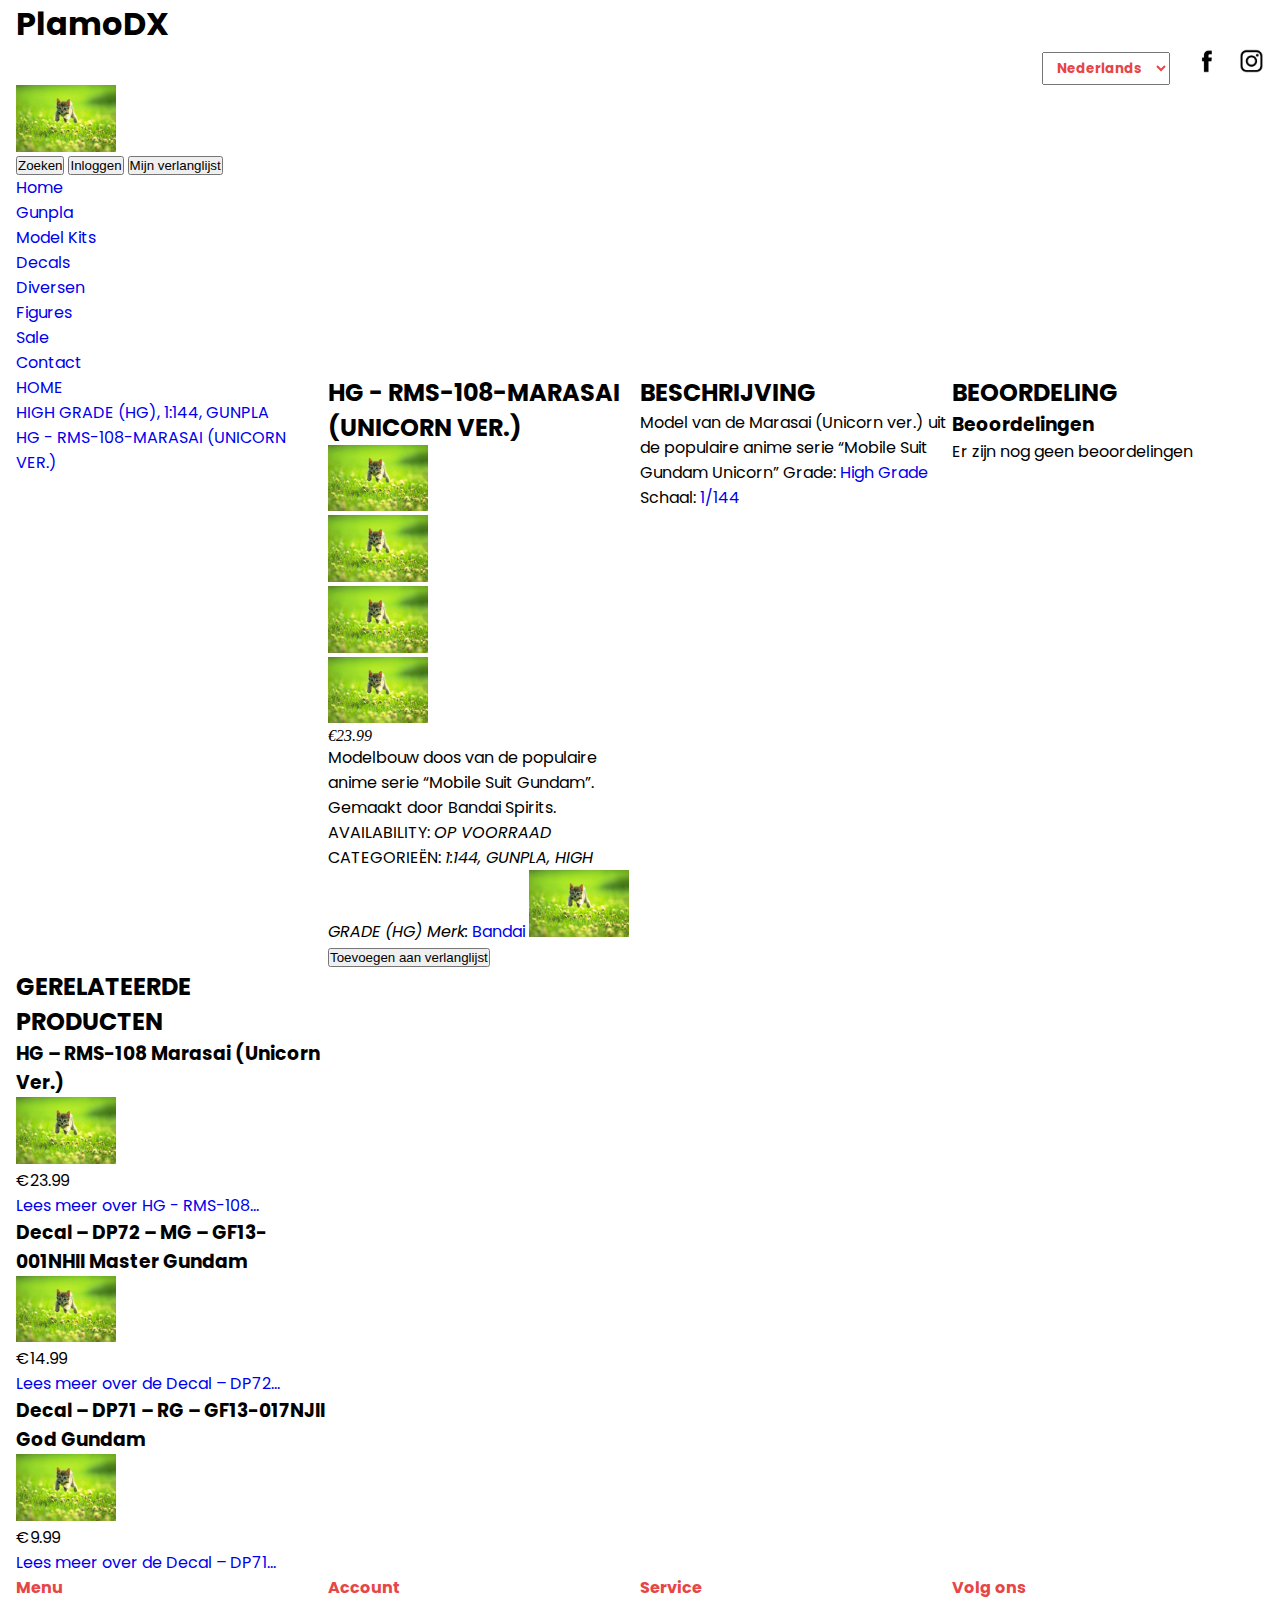
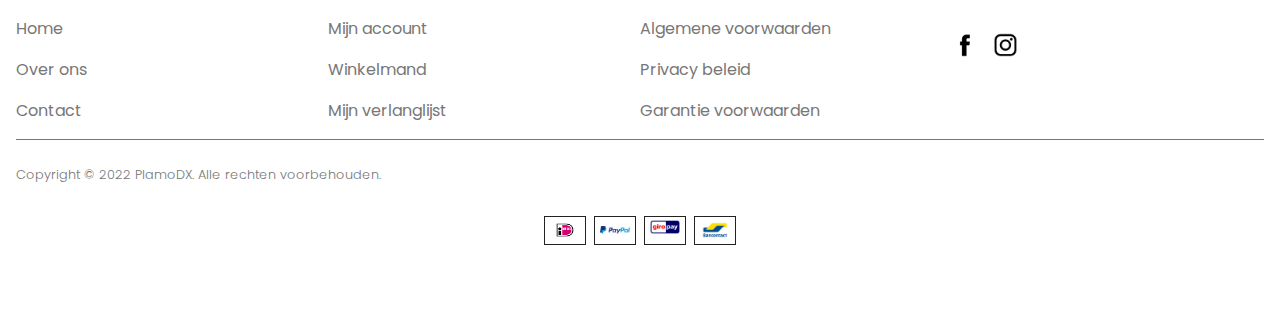
==== hgmarasai.html @ 182511d9 "Add files via upload" ====
<!doctype html>
<html lang="nl">
	
<head>
	<meta charset="UTF-8">
	<meta name="author" content="jouw naam">
	<meta name="viewport" content="width=device-width, initial-scale=1">
	
	<title>Fed Marc Bakker HG Marasai productpagina</title>
	
	<link href="styles/style.css" rel="stylesheet">
	<link rel="icon" type="image/svg+xml" href="images/favicon.svg">
</head>

<body>
	<header>
		<h1>PlamoDX</h1>
		<article>
			<section>
				<label for="select"></label>

				<select name="Talen selectie" id="Talen-selectie">
					<option value="Nederlands">Nederlands</option>
					<option value="English (UK)">English (UK)</option>
					<option value="Deutsch">Deutsch</option>
					<option value="日本語">日本語</option>
				</select>

				<img src="./images/fb.png" alt="Klik icoon voor ons Facebook account">
				<img src="./images/ig.png" alt="Klik icoon voor ons Instagram account">
			</section>
		</article>
		<article>
			<section>
				<img src="./readme-images/dummy-plaatje.jpg" alt="GIF van het PlamoDX logo">
			</section>
			<section>
				<button type="submit">Zoeken</button>
				<button>Inloggen</button>
				<button>Mijn verlanglijst</button>
			</section>
		</article>
		<article>
			<section>
				<nav>
					<ul>
						<li><a href="./index.html">Home</a></li>
						<li><a href="./index.html">Gunpla</a></li>
						<li><a href="./index.html">Model Kits</a></li>
						<li><a href="./index.html">Decals</a></li>
						<li><a href="./index.html">Diversen</a></li>
						<li><a href="./index.html">Figures</a></li>
						<li><a href="./index.html">Sale</a></li>
						<li><a href="./index.html">Contact</a></li>
					</ul>
				</nav>
			</section>
		</article>
	</header>

    <main>
        <article>
            <section>
                <nav>
                    <ul>
                        <li><a href="./index.html">HOME</a></li>
                        <li><a href="./index.html">HIGH GRADE (HG), 1:144, GUNPLA</a></li>
                        <li><a href="./index.html">HG - RMS-108-MARASAI (UNICORN VER.)</a></li>
                    </ul>
                </nav>
            </section>
            <section>
                <h2>HG - RMS-108-MARASAI (UNICORN VER.)</h2>
                <ul>
					<li><img src="./readme-images/dummy-plaatje.jpg" alt="HG Marasai verpakkingsfoto"></li>
					<li><img src="./readme-images/dummy-plaatje.jpg" alt="HG Marasai standaard pose"></li>
					<li><img src="./readme-images/dummy-plaatje.jpg" alt="HG Marasai met BR-87A Beam Rifle in handen pose"></li>
					<li><img src="./readme-images/dummy-plaatje.jpg" alt="HG Marasai met Sea Serpent wapen in handen pose"></li>
				</ul>
                <em>€23.99</em>
                <p>Modelbouw doos van de populaire anime serie “Mobile Suit Gundam”. Gemaakt door Bandai Spirits. AVAILABILITY: <em>OP VOORRAAD</em> CATEGORIEËN: <em>1:144, GUNPLA, HIGH GRADE (HG) Merk:</em> <a href="./index.html">Bandai</a>
                <img src="./readme-images/dummy-plaatje.jpg" alt="Logo Bandai">
                <button>Toevoegen aan verlanglijst</button>
            </section>
            <section>
                <h2>BESCHRIJVING</h2>
                <p>Model van de Marasai (Unicorn ver.) uit de populaire anime serie “Mobile Suit Gundam Unicorn” Grade: <a href="./index.html">High Grade</a> Schaal: <a href="./index.html">1/144</a></p>
            </section>
            <section>
                <h2>BEOORDELING</h2>
                <h3>Beoordelingen</h3>
                <p>Er zijn nog geen beoordelingen</p>
            </section>
        </article>
        <article>
            <section>
                <h2>GERELATEERDE PRODUCTEN</h2>
                <ul>
                    <li>
                        <h3>HG – RMS-108 Marasai (Unicorn Ver.)</h3>
                        <img src="./readme-images/dummy-plaatje.jpg" alt="Product afbeelding van de HG – RMS-108 Marasai (Unicorn Ver.) model kit">
                        <p>€23.99</p>
                        <a href="./hgmarasai.html">Lees meer over HG - RMS-108...</a>
                    </li>
                    <li>
                        <h3>Decal – DP72 – MG – GF13-001NHII Master Gundam</h3>
                        <img src="./readme-images/dummy-plaatje.jpg" alt="Product afbeelding van de Decal – DP72 – MG – GF13-001NHII Master Gundam decals set">
                        <p>€14.99</p>
                        <a href="./index.html">Lees meer over de Decal – DP72...</a>
                    </li>
                    <li>
                        <h3>Decal – DP71 – RG – GF13-017NJII God Gundam</h3>
                        <img src="./readme-images/dummy-plaatje.jpg" alt="Product afbeelding van de Decal – DP71 – RG – GF13-017NJII God Gundam decal set">
                        <p>€9.99</p>
                        <a href="./index.html">Lees meer over de Decal – DP71...</a>
                    </li>
                </ul>
            </section>
        </article>

    </main>

	<footer>
		<article>
			<section>
				<h3>Menu</h3>
				<nav>
					<ul>
						<li><a href="./index.html">Home</a></li>
						<li><a href="./index.html">Over ons</a></li>
						<li><a href="./index.html">Contact</a></li>
					</ul>
				</nav>
			</section>
			<section>
				<h3>Account</h3>
				<nav>
					<ul>
						<li><a href="./index.html">Mijn account</a></li>
						<li><a href="./index.html">Winkelmand</a></li>
						<li><a href="./index.html">Mijn verlanglijst</a></li>
					</ul>
				</nav>
			</section>
			<section>
				<h3>Service</h3>
				<nav>
					<ul>
						<li><a href="./index.html">Algemene voorwaarden</a></li>
						<li><a href="./index.html">Privacy beleid</a></li>
						<li><a href="./index.html">Garantie voorwaarden</a></li>
					</ul>
				</nav>
			</section>
			<section>
				<h3>Volg ons</h3>
				<nav>
					<ul>
						<li><a href="./index.html"><img src="./images/fb.png" alt="Klik icoon voor ons Facebook account"></a></li>
						<li><a href="./index.html"><img src="./images/ig.png" alt="Klik icoon voor ons Instagram account"></a></li>
					</ul>
				</nav>
			</section>
		</article>
		<article>
			<section>
				<h3>Copyright © 2022 PlamoDX. Alle rechten voorbehouden.</h3>
				<ul>
					<li><img src="./images/ideal.png" alt="Ideal betaalmogelijkheid logo"></li>
					<li><img src="./images/paypal.png" alt="PayPal betaalmogelijkheid logo"></li>
					<li><img src="./images/giropay.png" alt="Giropay betaalmogelijkheid logo"></li>
					<li><img src="./images/bancontact.png" alt="Bancontact betaalmogelijkheid logo"></li>
				</ul>
			</section>
		</article>
	</footer>

	<script defer src="scripts/script.js"></script>
</body>
	
</html>
---- styles/style.css ----
/**************/
/* Font */
/**************/
@import url('https://fonts.googleapis.com/css2?family=Poppins:ital,wght@0,100;0,200;0,300;0,400;0,500;0,600;0,700;0,800;0,900;1,100;1,200;1,300;1,400;1,500;1,600;1,700;1,800;1,900&display=swap');





/**************/
/* CSS REMEDY */
/**************/
*, *::after, *::before {
  box-sizing:border-box;  
}

button, summary {
	cursor: pointer;
}



/*  */

/*********************/
/* CUSTOM PROPERTIES */
/*********************/
:root {
	/* startje */
	--color-text:#111;
	--color-background:#eee;
}





/****************/
/* Root */
/****************/

:root {
	--dx-rood: #E64646;
	--dx-grijs: #777777;
	--dx-zwart: #222222;
	--bg-dag: #ffffff;
	--bg-nacht: #222222;
}






/****************/
/* Algemeen */
/****************/

* {
	margin: 0%;
	padding: 0%;
}

body {
	background-color: var(--bg-dag);
	margin: 0em 1em 0em 1em;
}

img {
	max-width: 100px;
}

h1, h2, h3, h4, p, a {
	font-family: 'Poppins', sans-serif;
}

a {
	text-decoration: none;
}

ul {
	list-style-type: none;
}





/****************/
/* HEADER */
/****************/

header>article:first-of-type {
	display: flex;
	flex-direction: row-reverse;
	align-items: center;
}

header>article:first-of-type>section>select{
	padding: 5px 10px;
	font-family: 'Poppins', sans-serif;
	font-weight: bold;
	color: var(--dx-rood);
	margin-right: 1.5em;
}

header>article:first-of-type img {
	max-width: 25px;
}

header>article:first-of-type img:first-of-type {
	margin-right: 1em;
}





/****************/
/* MAIN */
/****************/

main article {
	display: grid;
	grid-template-columns: repeat(4, 1fr);
}






/****************/
/* FOOTER 1e SECTION*/
/****************/

footer>article:first-of-type {
	display: grid;
	grid-template-columns: repeat(4, 1fr);	
	list-style: none;
}

footer>article:first-of-type>section>h3 {
	margin-bottom: 1em;
	font-size: 1em;
}

footer>article:first-of-type>section:nth-of-type(4)>nav>ul {
	display: flex;
	gap: 1em;
}

footer>article:first-of-type section nav ul li a {
	color: var(--dx-grijs);
}

footer>article:first-of-type section nav ul li{
	margin-top: 1em;
}

footer>article:first-of-type>section>h3 {
	color: var(--dx-rood);
}

footer>article:nth-of-type(2)>section>h3 {
	color: var(--dx-grijs);
	font-weight: 300;
	font-size: 0.8em;
	margin-top: 2em;
}

footer>article:first-of-type>section:nth-of-type(4)>nav>ul>li img {
	max-width: 25px;
}

footer>article:first-of-type>section {
	margin-bottom: 1em;
}




/****************/
/* FOOTER 2e SECTION*/
/****************/

footer>article:nth-of-type(2) section {
	border-top: 1px solid var(--dx-grijs);
}

footer>article:nth-of-type(2) ul {
	display: flex;
	justify-content: center;
	gap: 8px;
}

footer>article:nth-of-type(2) li {
	border: 1px solid var(--dx-zwart);
	padding: 3px 5px 0px 5px;
	margin: 2em 0em 5em 0em;
}

footer>article:nth-of-type(2) section img {
	width: 30px;
	max-height: 20px;
	border: var(--dx-zwart);
}






/****************/
/* MEDIA QUERYS */
/****************/

@media (max-width: 330px) {
	footer>article:first-of-type {
		grid-template-columns: repeat(1, 1fr);	
	}

	main article {
		grid-template-columns: repeat(2, 1fr);
	}
}
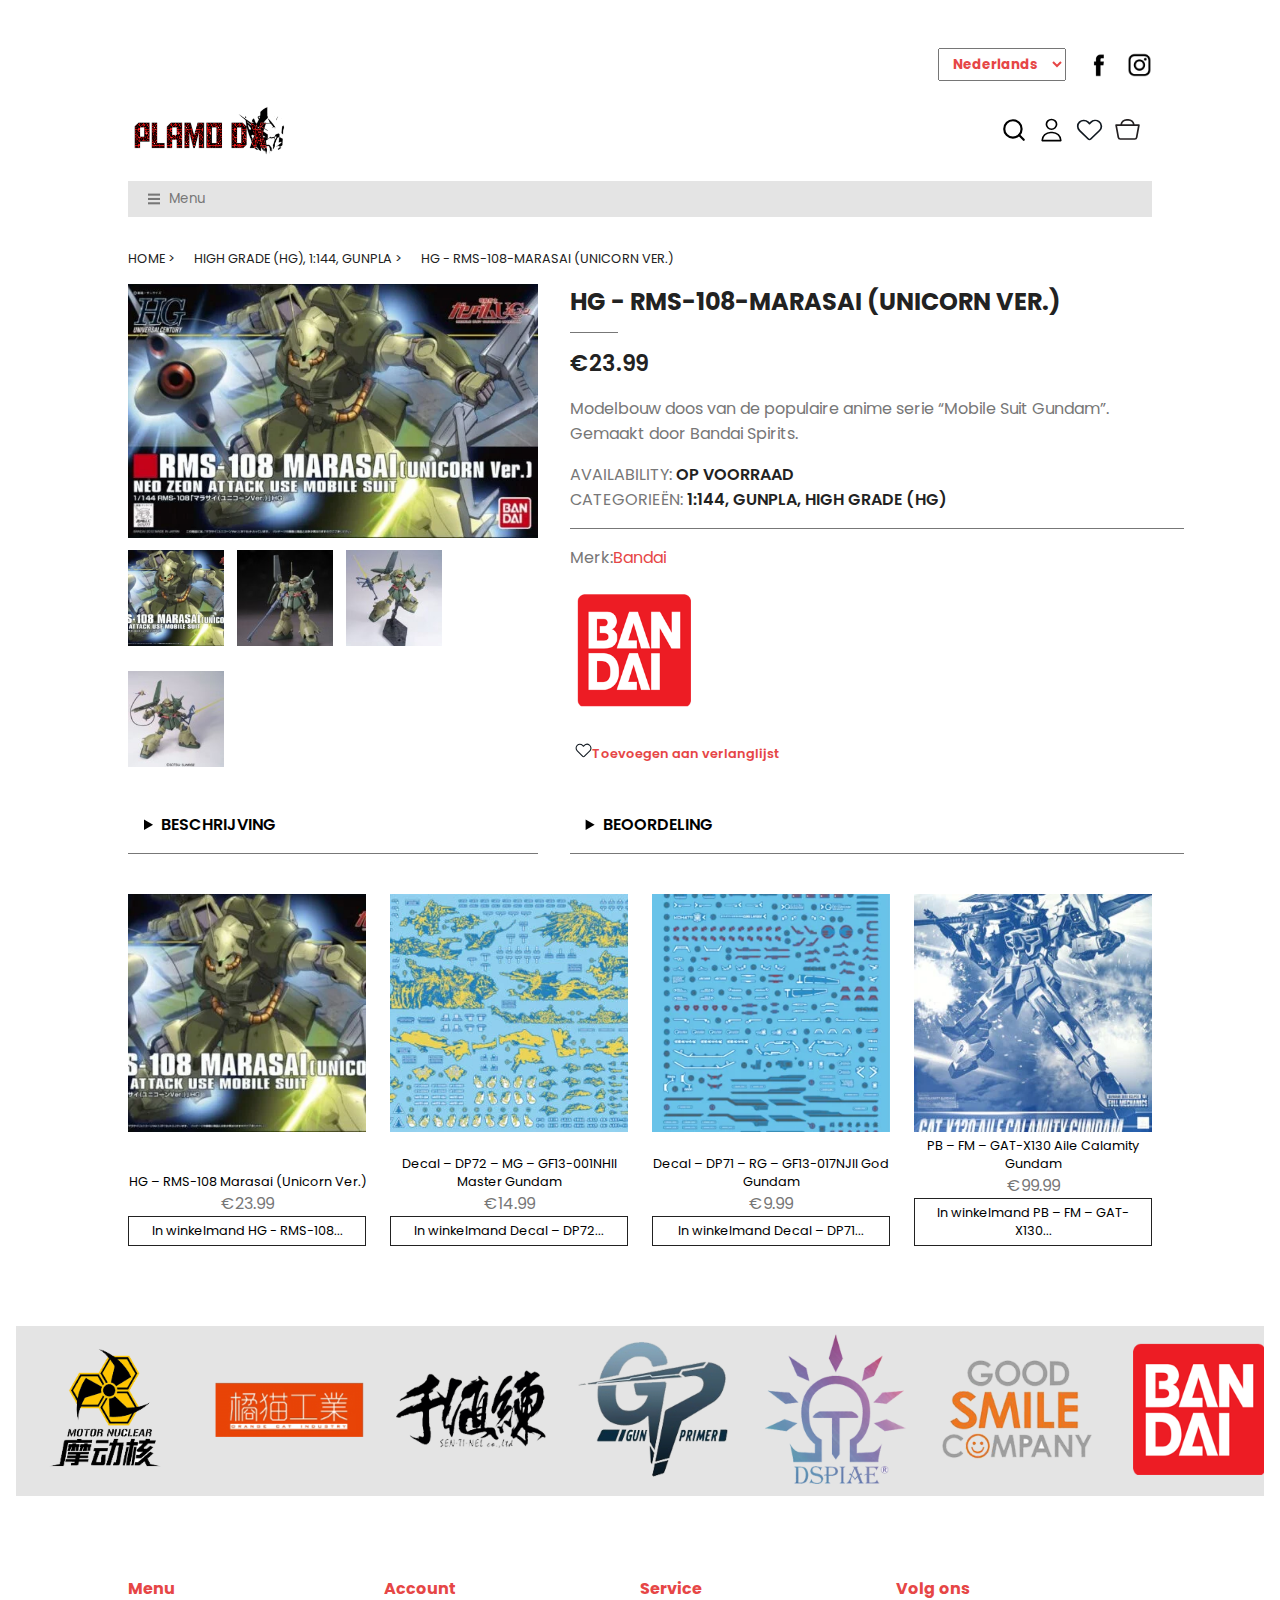
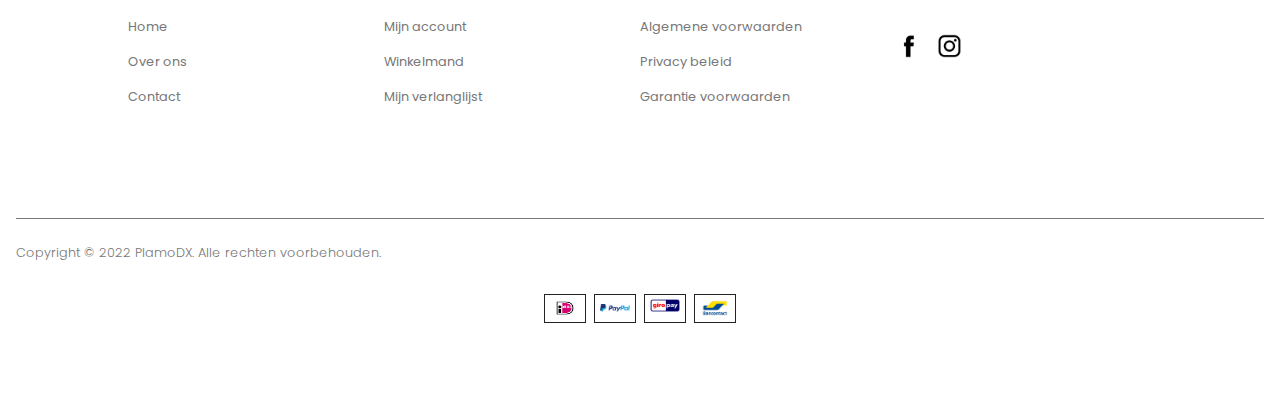
==== commit 4a5898a4: "Add files via upload" ====
--- a/hgmarasai.html
+++ b/hgmarasai.html
@@ -15,8 +15,8 @@
 <body>
 	<header>
 		<h1>PlamoDX</h1>
-		<article>
-			<section>
+		<section>
+			<article>
 				<label for="select"></label>
 
 				<select name="Talen selectie" id="Talen-selectie">
@@ -28,101 +28,129 @@
 
 				<img src="./images/fb.png" alt="Klik icoon voor ons Facebook account">
 				<img src="./images/ig.png" alt="Klik icoon voor ons Instagram account">
-			</section>
-		</article>
-		<article>
-			<section>
-				<img src="./readme-images/dummy-plaatje.jpg" alt="GIF van het PlamoDX logo">
-			</section>
-			<section>
-				<button type="submit">Zoeken</button>
-				<button>Inloggen</button>
-				<button>Mijn verlanglijst</button>
-			</section>
-		</article>
-		<article>
-			<section>
-				<nav>
-					<ul>
-						<li><a href="./index.html">Home</a></li>
-						<li><a href="./index.html">Gunpla</a></li>
-						<li><a href="./index.html">Model Kits</a></li>
-						<li><a href="./index.html">Decals</a></li>
-						<li><a href="./index.html">Diversen</a></li>
-						<li><a href="./index.html">Figures</a></li>
-						<li><a href="./index.html">Sale</a></li>
-						<li><a href="./index.html">Contact</a></li>
-					</ul>
-				</nav>
-			</section>
-		</article>
+			</article>
+		</section>
+		<section>
+			<article>
+				<img src="./images/plamodx.gif" alt="GIF van het PlamoDX logo">
+				<button><img src="./images/search.svg" alt="searchbar knop"></button>
+				<button><img src="./images/profile.svg" alt="inloggen knop"></button>
+				<button><img src="./images/heart.svg" alt="favorieten items/verlanglijstje knop"></button>
+				<button><img src="./images/basket.svg" alt="winkelmandje knop"></button>
+			</article>
+		</section>
+		<section>
+			<article>
+				<button aria-hidden="true"><img src="./images/ui-icon-hamburger.svg" alt="">Menu</button>
+				<nav>
+					<ul>
+						<li><a href="./index.html"><img src="./images/home.png" alt="Klik hier om naar de home pagina te gaan"></a><a href="./index.html">Home</a></li>
+						<li><a href="./index.html"><img src="./images/gunpla.png" alt="klik hier om naar de gunpla pagina te gaan"></a><a href="./index.html">Gunpla</a></li>
+						<li><a href="./index.html"><img src="./images/modelkits.png" alt="klik hier om naar de model kits pagina te gaan"></a><a href="./index.html">Model Kits</a></li>
+						<li><a href="./index.html"><img src="./images/decals.png" alt="klik hier om naar de decals pagina te gaan"></a><a href="./index.html">Decals</a></li>
+						<li><a href="./index.html"><img src="./images/diversen.png" alt="klik hier om naar de diversen pagina te gaan"></a><a href="./index.html">Diversen</a></li>
+						<li><a href="./index.html"><img src="./images/figures.png" alt="klik hier om naar de figures pagina te gaan"></a><a href="./index.html">Figures</a></li>
+						<li><a href="./index.html"><img src="./images/sale.png" alt="klik hier om naar de sale pagina te gaan"></a><a href="./index.htmll">Sale</a></li>
+						<li><a href="./index.html"><img src="./images/contact.png" alt="klik hier om naar de contact pagina te gaan"></a><a href="./index.html">Contact</a></li>
+					</ul>
+					<button aria-hidden="true"><img src="./images/ui-icon-hamburger-off.svg" alt="">Sluiten</button>
+				</nav>
+			</article>
+		</section>
 	</header>
 
-    <main>
-        <article>
-            <section>
+    <main class="hgmarasaimain">
+        <section>
+            <article>
                 <nav>
                     <ul>
-                        <li><a href="./index.html">HOME</a></li>
-                        <li><a href="./index.html">HIGH GRADE (HG), 1:144, GUNPLA</a></li>
+                        <li><a href="./index.html">HOME ></a></li>
+                        <li><a href="./index.html">HIGH GRADE (HG), 1:144, GUNPLA ></a></li>
                         <li><a href="./index.html">HG - RMS-108-MARASAI (UNICORN VER.)</a></li>
                     </ul>
                 </nav>
-            </section>
-            <section>
-                <h2>HG - RMS-108-MARASAI (UNICORN VER.)</h2>
-                <ul>
-					<li><img src="./readme-images/dummy-plaatje.jpg" alt="HG Marasai verpakkingsfoto"></li>
-					<li><img src="./readme-images/dummy-plaatje.jpg" alt="HG Marasai standaard pose"></li>
-					<li><img src="./readme-images/dummy-plaatje.jpg" alt="HG Marasai met BR-87A Beam Rifle in handen pose"></li>
-					<li><img src="./readme-images/dummy-plaatje.jpg" alt="HG Marasai met Sea Serpent wapen in handen pose"></li>
-				</ul>
-                <em>€23.99</em>
-                <p>Modelbouw doos van de populaire anime serie “Mobile Suit Gundam”. Gemaakt door Bandai Spirits. AVAILABILITY: <em>OP VOORRAAD</em> CATEGORIEËN: <em>1:144, GUNPLA, HIGH GRADE (HG) Merk:</em> <a href="./index.html">Bandai</a>
-                <img src="./readme-images/dummy-plaatje.jpg" alt="Logo Bandai">
-                <button>Toevoegen aan verlanglijst</button>
-            </section>
-            <section>
-                <h2>BESCHRIJVING</h2>
-                <p>Model van de Marasai (Unicorn ver.) uit de populaire anime serie “Mobile Suit Gundam Unicorn” Grade: <a href="./index.html">High Grade</a> Schaal: <a href="./index.html">1/144</a></p>
-            </section>
-            <section>
-                <h2>BEOORDELING</h2>
-                <h3>Beoordelingen</h3>
-                <p>Er zijn nog geen beoordelingen</p>
-            </section>
-        </article>
-        <article>
-            <section>
-                <h2>GERELATEERDE PRODUCTEN</h2>
-                <ul>
-                    <li>
-                        <h3>HG – RMS-108 Marasai (Unicorn Ver.)</h3>
-                        <img src="./readme-images/dummy-plaatje.jpg" alt="Product afbeelding van de HG – RMS-108 Marasai (Unicorn Ver.) model kit">
-                        <p>€23.99</p>
-                        <a href="./hgmarasai.html">Lees meer over HG - RMS-108...</a>
-                    </li>
-                    <li>
-                        <h3>Decal – DP72 – MG – GF13-001NHII Master Gundam</h3>
-                        <img src="./readme-images/dummy-plaatje.jpg" alt="Product afbeelding van de Decal – DP72 – MG – GF13-001NHII Master Gundam decals set">
-                        <p>€14.99</p>
-                        <a href="./index.html">Lees meer over de Decal – DP72...</a>
-                    </li>
-                    <li>
-                        <h3>Decal – DP71 – RG – GF13-017NJII God Gundam</h3>
-                        <img src="./readme-images/dummy-plaatje.jpg" alt="Product afbeelding van de Decal – DP71 – RG – GF13-017NJII God Gundam decal set">
-                        <p>€9.99</p>
-                        <a href="./index.html">Lees meer over de Decal – DP71...</a>
-                    </li>
-                </ul>
-            </section>
-        </article>
-
+            </article>
+		</section>
+		<section>
+            <article>
+				<div>
+					<img src="./images/marasai-full.jpg" alt="Volledige foto van een HG Marasai">
+					<ul>
+						<li><img src="./images/marasai.jpg" alt="HG Marasai verpakkingsfoto"></li>
+						<li><img src="./images/marasai-preview-stand.jpeg" alt="HG Marasai standaard pose"></li>
+						<li><img src="./images/marasai-action-pose-gun.jpeg" alt="HG Marasai met BR-87A Beam Rifle in handen pose"></li>
+						<li><img src="./images/marasai-action-pose-whip.jpeg" alt="HG Marasai met Sea Serpent wapen in handen pose"></li>
+					</ul>
+				</div>
+				<div>
+					<h2>HG - RMS-108-MARASAI (UNICORN VER.)</h2>
+					<div></div>
+					<em>€23.99</em>
+					<p>Modelbouw doos van de populaire anime serie “Mobile Suit Gundam”. Gemaakt door Bandai Spirits. 
+					<p>AVAILABILITY: <em>OP VOORRAAD</em></p>
+					<p>CATEGORIEËN: <em>1:144, GUNPLA, HIGH GRADE (HG)</em></p>
+					<p>Merk:<a href="./index.html">Bandai</a></p>
+					<a href="./index.html"><img src="./images/bandai-logo.png" alt="Logo Bandai"></a>
+					<div></div>
+					<button><img src="./images/heart.svg" alt="">Toevoegen aan verlanglijst</button>
+				</div>
+				<details>
+					<summary>BESCHRIJVING</summary>
+					Model van de Marasai (Unicorn ver.) uit de populaire anime serie “Mobile Suit Gundam Unicorn” 
+					<p>Grade: <a href="./index.html">High Grade</a></p> 
+					<p>Schaal: <a href="./index.html">1/144</a></p>
+				</details>
+				<details>
+					<summary>BEOORDELING</summary>
+					<h3>Beoordelingen</h3>
+					Er zijn nog geen beoordelingen
+				</details>
+            </article>
+        </section>
+        <section>
+			<article>
+				<a href="./index.html"><img src="./images/marasai.jpg" alt="Klik om door te gaan naar product van de HG – RMS-108 Marasai (Unicorn Ver.) model kit"></a>
+				<h3>HG – RMS-108 Marasai (Unicorn Ver.)</h3>
+				<p>€23.99</p>
+				<button>In winkelmand HG - RMS-108...</button>
+			</article>
+			<article>
+				<a href="./index.html"><img src="./images/dp72.jpg" alt="Klik om door te gaan naar product Decal – DP72 – MG – GF13-001NHII Master Gundam decals set"></a>
+				<h3>Decal – DP72 – MG – GF13-001NHII Master Gundam</h3>
+				<p>€14.99</p>
+				<button>In winkelmand  Decal – DP72...</button>
+			</article>
+			<article>
+				<a href="./index.html"><img src="./images/dp71.jpg" alt="Klik om door te gaan naar product Decal – DP71 – RG – GF13-017NJII God Gundam decal set"></a>
+				<h3>Decal – DP71 – RG – GF13-017NJII God Gundam</h3>
+				<p>€9.99</p>
+				<button>In winkelmand  Decal – DP71...</button>
+			</article>
+			<article>
+				<a href="./index.html"><img src="./images/calamitygundam.jpg" alt="Klik om door te gaan naar product PB – FM – GAT-X130 Aile Calamity Gundam model kit"></a>
+				<h3>PB – FM – GAT-X130 Aile Calamity Gundam</h3>
+				<p>€99.99</p>
+				<button>In winkelmand  PB – FM – GAT-X130...</button>
+			</article>
+        </section>
     </main>
 
 	<footer>
 		<article>
-			<section>
+			<ul>
+				<li><img src="./images/motornuclear-logo.png" alt="Motor nuclear logo"></li>
+				<li><img src="./images/orangecat-logo.png" alt="Orange cat industry logo"></li>
+				<li><img src="./images/sentinel-logo.png" alt="SEN-TI-NEL co ltd logo"></li>
+				<li><img src="./images/gunprimer-logo.png" alt="Gun primer logo"></li>
+				<li><img src="./images/dspiae-logo.png" alt="DSPIAE logo"></li>
+				<li><img src="./images/goodsmilecompany-logo.png" alt="Good smile company logo"></li>
+				<li><img src="./images/bandai-logo.png" alt="Bandai logo"></li>
+				<li><img src="./images/delpidecal-logo.png" alt="Delpidecal logo"></li>
+				<li><img src="./images/eastern-model-logo.png" alt="Eastern Model logo"></li>
+			</ul>
+		</article>
+		<section>
+			<article>
 				<h3>Menu</h3>
 				<nav>
 					<ul>
@@ -131,8 +159,8 @@
 						<li><a href="./index.html">Contact</a></li>
 					</ul>
 				</nav>
-			</section>
-			<section>
+			</article>
+			<article>
 				<h3>Account</h3>
 				<nav>
 					<ul>
@@ -141,8 +169,8 @@
 						<li><a href="./index.html">Mijn verlanglijst</a></li>
 					</ul>
 				</nav>
-			</section>
-			<section>
+			</article>
+			<article>
 				<h3>Service</h3>
 				<nav>
 					<ul>
@@ -151,8 +179,8 @@
 						<li><a href="./index.html">Garantie voorwaarden</a></li>
 					</ul>
 				</nav>
-			</section>
-			<section>
+			</article>
+			<article>
 				<h3>Volg ons</h3>
 				<nav>
 					<ul>
@@ -160,10 +188,10 @@
 						<li><a href="./index.html"><img src="./images/ig.png" alt="Klik icoon voor ons Instagram account"></a></li>
 					</ul>
 				</nav>
-			</section>
-		</article>
-		<article>
-			<section>
+			</article>
+		</section>
+		<section>
+			<article>
 				<h3>Copyright © 2022 PlamoDX. Alle rechten voorbehouden.</h3>
 				<ul>
 					<li><img src="./images/ideal.png" alt="Ideal betaalmogelijkheid logo"></li>
@@ -171,8 +199,8 @@
 					<li><img src="./images/giropay.png" alt="Giropay betaalmogelijkheid logo"></li>
 					<li><img src="./images/bancontact.png" alt="Bancontact betaalmogelijkheid logo"></li>
 				</ul>
-			</section>
-		</article>
+			</article>
+		</section>
 	</footer>
 
 	<script defer src="scripts/script.js"></script>
--- a/styles/style.css
+++ b/styles/style.css
@@ -20,19 +20,6 @@
 
 
 
-/*  */
-
-/*********************/
-/* CUSTOM PROPERTIES */
-/*********************/
-:root {
-	/* startje */
-	--color-text:#111;
-	--color-background:#eee;
-}
-
-
-
 
 
 /****************/
@@ -42,9 +29,11 @@
 :root {
 	--dx-rood: #E64646;
 	--dx-grijs: #777777;
+	--dx-lichtgrijs: #e4e4e4;
 	--dx-zwart: #222222;
 	--bg-dag: #ffffff;
 	--bg-nacht: #222222;
+	--dx-wit: #ffffff;
 }
 
 
@@ -66,22 +55,27 @@
 	margin: 0em 1em 0em 1em;
 }
 
-img {
-	max-width: 100px;
-}
-
-h1, h2, h3, h4, p, a {
+h1, h2, h3, h4, p, a, button, em, summary, details {
 	font-family: 'Poppins', sans-serif;
 }
 
 a {
 	text-decoration: none;
+	font-size: 1em;
 }
 
 ul {
 	list-style-type: none;
 }
 
+main, header, footer section:first-of-type {
+	margin: 0em 7em 0em 7em;	
+}
+
+p {
+	font-size: 1em;
+}
+
 
 
 
@@ -90,13 +84,28 @@
 /* HEADER */
 /****************/
 
-header>article:first-of-type {
+header {
+	position: sticky;
+}
+
+h1 {
+	visibility: hidden;
+}	
+
+header section:first-of-type {
 	display: flex;
 	flex-direction: row-reverse;
 	align-items: center;
 }
 
-header>article:first-of-type>section>select{
+header section:first-of-type article {
+	display: flex;
+	flex-direction: row;
+	align-items: center;
+	margin-bottom: 1.5em;
+}
+
+header>section:first-of-type>article>select{
 	padding: 5px 10px;
 	font-family: 'Poppins', sans-serif;
 	font-weight: bold;
@@ -104,14 +113,102 @@
 	margin-right: 1.5em;
 }
 
-header>article:first-of-type img {
+header section:nth-of-type(2) article {
+	display: grid;
+	align-items: center;
+	column-gap: 0.7em;
+	grid-template-columns: 1fr auto auto auto auto auto;
+}
+
+header section:nth-of-type(2) article button {
+	background-color: var(--dx-wit);
+	border-style: none;
+}
+
+header>section:first-of-type img {
 	max-width: 25px;
 }
 
-header>article:first-of-type img:first-of-type {
+header>section:first-of-type img:first-of-type {	
 	margin-right: 1em;
 }
 
+header section:nth-of-type(2) article img {
+	max-width: 160px;
+	margin-bottom: 1.5em;
+}
+
+header section article button img {
+	width: 2em;
+}
+
+
+
+/* HEADER HAMBURGER MENU */
+
+header section:last-of-type article button {
+	display: flex;
+	align-items: center;
+	gap: 0.7em;
+	border-style: none;
+	width: 100%;
+	color: var(--dx-grijs);
+	background-color: var(--dx-lichtgrijs);
+	padding: 8px 0px 8px 0px;
+	margin-bottom: 1em;
+}
+
+header section:last-of-type article nav button {
+	background-color: var(--dx-lichtgrijs);
+}
+
+header section:last-of-type article button img{
+	width: 12px;
+	margin-left: 1.5em;
+}
+
+header section:last-of-type article nav ul {
+	display: grid;
+	grid-template-columns: 1fr 1fr 1fr 1fr;
+	justify-items: center;
+	background-color: var(--dx-wit);
+}
+
+header section:last-of-type article nav ul li {
+	display: grid;
+	grid-template-columns: 1fr;
+	justify-items: center;
+	row-gap: 0.5em;
+}
+
+header section:last-of-type article nav ul li a img {
+	width: 5em;
+}
+
+header section:last-of-type article nav ul li a img:first-of-type {
+	margin-top: 2em;
+}
+
+header section:last-of-type article nav ul li a:last-of-type {
+	margin-bottom: 2em;
+	color: var(--dx-grijs);
+	font-size: 1.1em;
+}
+
+header section:last-of-type article nav {
+	position: fixed;
+	left: 0;
+	right: 0;
+	top: 0;
+	bottom: 0;
+	transform:translateY(-100%);
+	transition: .3s;
+}
+
+header section:last-of-type article nav.toonMenu {
+	transform: translateY(0);
+}
+
 
 
 
@@ -120,87 +217,294 @@
 /* MAIN */
 /****************/
 
-main article {
+main section article h3, p, a {
+	font-weight: 400;
+	font-size: 0.8em;
+}
+
+main div h2 {
+	color: var(--dx-zwart);
+	font-size: 1.5em;
+	margin-top: 3em;
+	font-weight: 450;
+}
+
+main>h2:first-of-type {
+	color: var(--dx-rood);
+	font-size: 1.3em;
+	font-weight: 800;
+	margin-top: 3em;
+}
+
+main>div>a {
+	color: var(--dx-rood);
+	font-weight: 800;
+}	
+
+main>div>section {
 	display: grid;
 	grid-template-columns: repeat(4, 1fr);
-}
-
-
-
-
-
-
-/****************/
-/* FOOTER 1e SECTION*/
-/****************/
-
-footer>article:first-of-type {
+	row-gap: 1em;
+	text-align: center;
+	margin-top: 1.5em;
+	column-gap: 1.5em;
+}
+
+main div section article {
+	display: grid;
+	grid-template-rows: 1fr;
+}
+
+main div section article p {
+	margin: 0.5em 0em 0.5em 0em;
+	font-weight: 600;
+}
+
+main div section article button {
+	background-color: var(--dx-wit);
+	border-style: solid;
+	border-color: var(--dx-zwart);
+	border-width: 1px;
+	font-size: 0.8em;
+	padding: 5px 5px 5px 5px;
+}
+
+img {
+	width: 100%;
+}
+
+
+
+/* HG MARASAI MAIN */
+
+main.hgmarasaimain section:nth-of-type(2) article {
+	display: grid;
+	grid-template-columns: 40% 60%;
+	column-gap: 2em;
+}
+
+main.hgmarasaimain section article:first-of-type nav ul {
+	display: flex;
+	flex-flow: wrap;
+	gap: 0.4em 1.2em;
+	margin: 2em 0em 1em 0em;
+}
+
+main.hgmarasaimain section:nth-of-type(2) article div ul {
+	display: flex;
+	flex-wrap: wrap;
+	gap: 0.8em;
+}
+
+main.hgmarasaimain section:nth-of-type(2) article div img {
+	margin-bottom: 0.5em;
+}
+
+main.hgmarasaimain section:nth-of-type(2) article div ul li img {
+	width: 6em;
+}
+
+main.hgmarasaimain section:nth-of-type(2) article div div {
+	border-top: 1px solid var(--dx-grijs);
+	width: 3em;
+	margin: 0.8em 0em 0.8em 0em;
+}
+
+main.hgmarasaimain section:nth-of-type(2) article div div:nth-of-type(2) {
+	border: none;
+	padding: 0;
+	margin: 0;
+}
+
+main.hgmarasaimain section:nth-of-type(2) article>div>em {
+	font-style: normal;
+	font-weight: 600;
+	font-size: 1.4em;
+}
+
+main.hgmarasaimain section:nth-of-type(2) article div em {
+	font-style: normal;
+	font-weight: 600;
+	color: var(--dx-zwart);
+}
+
+main.hgmarasaimain section:nth-of-type(2) article div p, main.hgmarasaimain article p {
+	font-size: 1em;
+	color: var(--dx-grijs);
+}
+
+main.hgmarasaimain section:nth-of-type(2) article a {
+	color: var(--dx-rood);
+	font-size: 1em;
+}
+
+main.hgmarasaimain section:nth-of-type(2) article div h2 {
+	font-weight: 700;
+	margin-top: 0;
+}
+
+main.hgmarasaimain section:nth-of-type(2) article div h3 {
+	font-size: 1em;
+	font-weight: 500;
+	margin-bottom: 2em;
+}
+
+main.hgmarasaimain section:nth-of-type(2) article div p:nth-of-type(4) {
+	border-top: 1px solid var(--dx-grijs);
+	margin-top: 1em;
+	padding-top: 1em;
+}
+
+main.hgmarasaimain section:nth-of-type(2) article div p:nth-of-type(4)>a {
+	color: var(--dx-rood);
+	font-size: 1em;
+}
+
+main.hgmarasaimain section:nth-of-type(2) article div a img {
+	width: 8em;
+	margin: 1em 0em 1em 0em;
+}
+
+main.hgmarasaimain section:nth-of-type(2) article div p:first-of-type {
+	margin: 1em 0em 1em 0em;
+}
+
+main.hgmarasaimain section:nth-of-type(2) article summary {
+	font-weight: 600;
+	border-bottom: 1px solid var(--dx-grijs);
+	font-size: 1em;
+	margin-bottom: 1em;
+	padding: 1em 0em 1em 1em;
+}
+
+main.hgmarasaimain section article:first-of-type nav ul li a {
+	color: var(--dx-zwart);
+}
+
+main.hgmarasaimain section:last-of-type {
+	display: grid;
+	grid-template-columns: repeat(4, 1fr);
+	row-gap: 1em;
+	text-align: center;
+	margin-top: 1.5em;
+	column-gap: 1.5em;
+}
+
+main.hgmarasaimain section:last-of-type article {
+	display: grid;
+	grid-template-rows: 1fr;
+}
+
+main.hgmarasaimain section article button {
+	background-color: var(--dx-wit);
+	border-style: solid;
+	border-color: var(--dx-zwart);
+	border-width: 1px;
+	font-size: 0.8em;
+	padding: 5px 5px 5px 5px;
+}
+
+main.hgmarasaimain section:nth-last-of-type(2) article button:first-of-type {
+	display: flex;
+	align-items: center;
+	border: none;
+	color: var(--dx-rood);
+	font-weight: 600;
+	margin-bottom: 2em;
+}
+
+main.hgmarasaimain section article button:first-of-type>img {
+	width: 17px;
+}
+
+
+
+
+
+/****************/
+/* FOOTER */
+/****************/
+
+footer>article {
+	background-color: var(--dx-lichtgrijs);
+}
+
+footer>article ul {
+	display: flex;
+	overflow-x: scroll;	
+	align-items: center;
+	margin: 5em 0em 5em 0em;
+}
+
+footer>article:last-of-type ul li img {
+	width: 150px;
+	margin: 0.5em 1em 0.5em 1em;
+}
+
+footer>section:first-of-type {
 	display: grid;
 	grid-template-columns: repeat(4, 1fr);	
 	list-style: none;
 }
 
-footer>article:first-of-type>section>h3 {
+footer>section:first-of-type>article>h3 {
 	margin-bottom: 1em;
 	font-size: 1em;
 }
 
-footer>article:first-of-type>section:nth-of-type(4)>nav>ul {
+footer>section:first-of-type>article:nth-of-type(4)>nav>ul {
 	display: flex;
 	gap: 1em;
 }
 
-footer>article:first-of-type section nav ul li a {
+footer>section:first-of-type article nav ul li a {
 	color: var(--dx-grijs);
 }
 
-footer>article:first-of-type section nav ul li{
+footer>section:first-of-type article nav ul li{
 	margin-top: 1em;
 }
 
-footer>article:first-of-type>section>h3 {
-	color: var(--dx-rood);
-}
-
-footer>article:nth-of-type(2)>section>h3 {
+footer>section:first-of-type>article>h3 {
+	color: var(--dx-rood);
+}
+
+footer>section:nth-of-type(2)>article>h3 {
 	color: var(--dx-grijs);
 	font-weight: 300;
 	font-size: 0.8em;
 	margin-top: 2em;
 }
 
-footer>article:first-of-type>section:nth-of-type(4)>nav>ul>li img {
+footer>section:first-of-type>article:nth-of-type(4)>nav>ul>li img {
 	max-width: 25px;
 }
 
-footer>article:first-of-type>section {
-	margin-bottom: 1em;
-}
-
-
-
-
-/****************/
-/* FOOTER 2e SECTION*/
-/****************/
-
-footer>article:nth-of-type(2) section {
+footer>section:first-of-type>article {
+	margin-bottom: 7em;
+}
+
+
+
+/* FOOTER COPYRIGHT EN BETAALMETHODES */
+
+footer>section:nth-of-type(2) article {
 	border-top: 1px solid var(--dx-grijs);
 }
 
-footer>article:nth-of-type(2) ul {
+footer>section:nth-of-type(2) ul {
 	display: flex;
 	justify-content: center;
 	gap: 8px;
 }
 
-footer>article:nth-of-type(2) li {
+footer>section:nth-of-type(2) li {
 	border: 1px solid var(--dx-zwart);
 	padding: 3px 5px 0px 5px;
 	margin: 2em 0em 5em 0em;
 }
 
-footer>article:nth-of-type(2) section img {
+footer>section:nth-of-type(2) article img {
 	width: 30px;
 	max-height: 20px;
 	border: var(--dx-zwart);
@@ -215,12 +519,48 @@
 /* MEDIA QUERYS */
 /****************/
 
-@media (max-width: 330px) {
-	footer>article:first-of-type {
+@media (max-width: 1000px) {
+	main, header, footer section:first-of-type {
+		margin: 0em 2em 0em 2em;
+	}
+
+	footer>section:first-of-type>article {
+		margin-bottom: 4em;
+	}
+
+	main.hgmarasaimain section:nth-of-type(2) article {
+		display: grid;
+		grid-template-columns: 1fr;
+		column-gap: 2em;
+	}
+
+	main.hgmarasaimain section:nth-of-type(2) article div ul li img {
+		width: 5em;
+	}
+}
+
+@media (max-width: 530px) {
+	footer>section:first-of-type {
 		grid-template-columns: repeat(1, 1fr);	
 	}
 
-	main article {
-		grid-template-columns: repeat(2, 1fr);
+	main div section, main.hgmarasaimain section:last-of-type {
+		grid-template-columns: repeat(2, 2fr);
+	}
+
+	header section:last-of-type article nav ul {
+		grid-template-columns: 1fr 1fr;
+	}
+
+	main, header, footer section:first-of-type {
+		margin: 0;
+	}
+
+	footer>section:first-of-type>article {
+		margin-bottom: 1em;
+	}
+
+	main.hgmarasaimain section:nth-of-type(2) article div ul li img {
+		width: 3em;
 	}
 }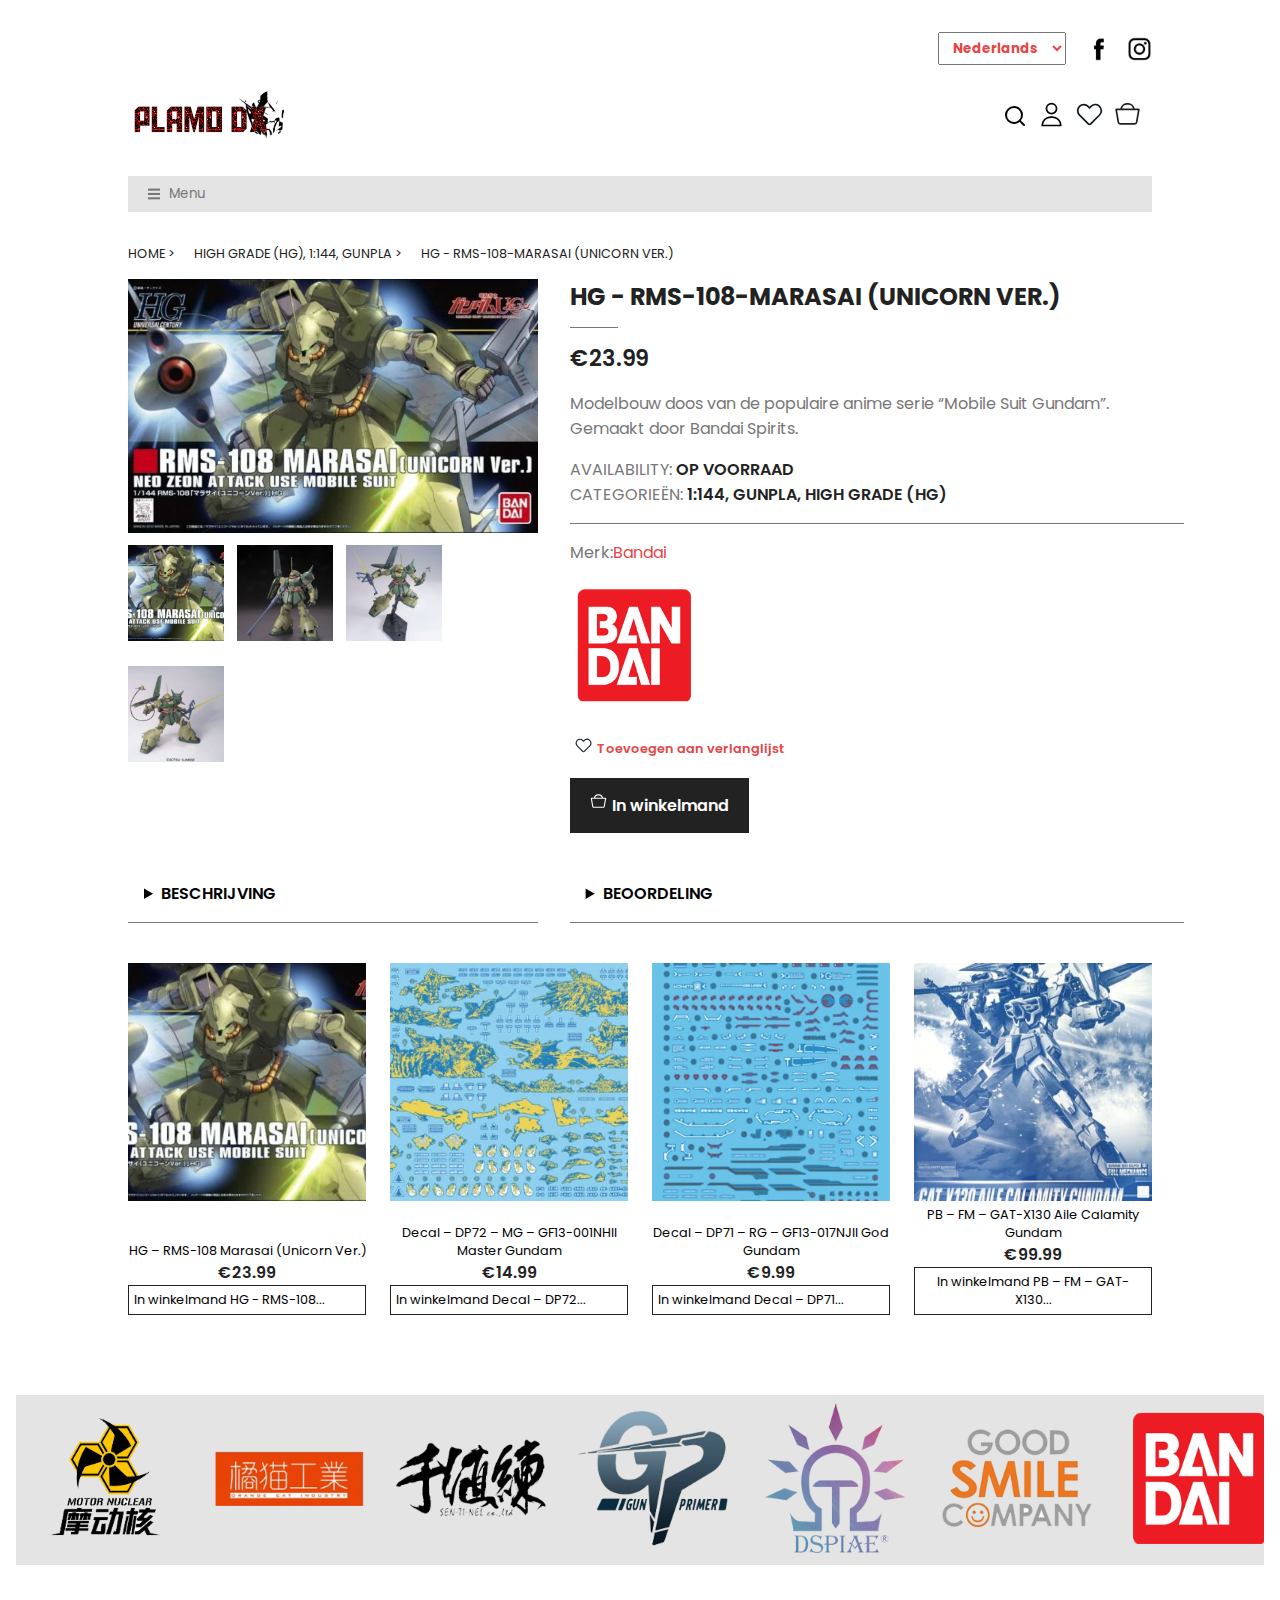
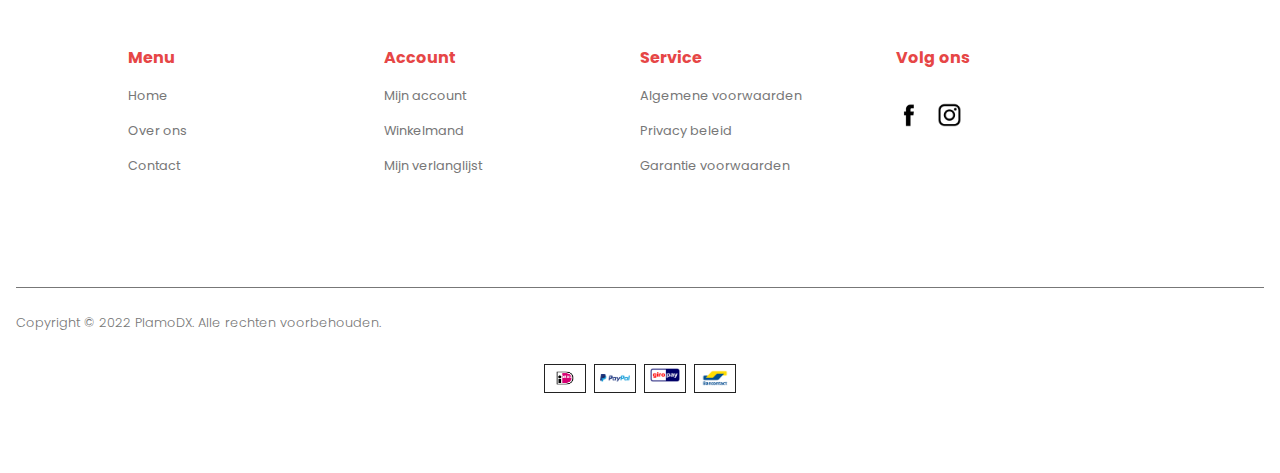
==== commit 67845cd5: "Add files via upload" ====
--- a/hgmarasai.html
+++ b/hgmarasai.html
@@ -14,12 +14,13 @@
 
 <body>
 	<header>
-		<h1>PlamoDX</h1>
-		<section>
-			<article>
-				<label for="select"></label>
-
-				<select name="Talen selectie" id="Talen-selectie">
+		<div></div>
+		<h1>PlamoDX, HG - RMS-108-MARASAI (UNICORN VER.) shoppagina</h1>
+		<section>
+			<article>
+				<label for="selectlanguage"></label>
+
+				<select name="Talen selectie" id="selectlanguage">
 					<option value="Nederlands">Nederlands</option>
 					<option value="English (UK)">English (UK)</option>
 					<option value="Deutsch">Deutsch</option>
@@ -32,13 +33,14 @@
 		</section>
 		<section>
 			<article>
-				<img src="./images/plamodx.gif" alt="GIF van het PlamoDX logo">
-				<button><img src="./images/search.svg" alt="searchbar knop"></button>
+				<a href="./index.html"><img src="./images/plamodx.gif" alt="GIF van het PlamoDX logo"></a>
+				<label for="site-search"><img src="./images/search.svg" alt="searchbar knop"></label>
 				<button><img src="./images/profile.svg" alt="inloggen knop"></button>
 				<button><img src="./images/heart.svg" alt="favorieten items/verlanglijstje knop"></button>
 				<button><img src="./images/basket.svg" alt="winkelmandje knop"></button>
 			</article>
 		</section>
+		<input type="search" id="site-search" name="q">
 		<section>
 			<article>
 				<button aria-hidden="true"><img src="./images/ui-icon-hamburger.svg" alt="">Menu</button>
@@ -92,7 +94,8 @@
 					<p>Merk:<a href="./index.html">Bandai</a></p>
 					<a href="./index.html"><img src="./images/bandai-logo.png" alt="Logo Bandai"></a>
 					<div></div>
-					<button><img src="./images/heart.svg" alt="">Toevoegen aan verlanglijst</button>
+					<button><img src="./images/heart.svg" alt="Klik icon hartje om HG - RMS-108-MARASAI (UNICORN VER.) toe te voegen aan verlanglijst">Toevoegen aan verlanglijst</button>
+					<button><img src="./images/basket-wit.svg" alt="Klik icon winkelmandje om HG - RMS-108-MARASAI (UNICORN VER.) toe te voegen aan je winkelmand">In winkelmand</button>
 				</div>
 				<details>
 					<summary>BESCHRIJVING</summary>
--- a/styles/style.css
+++ b/styles/style.css
@@ -40,6 +40,43 @@
 
 
 
+/****************/
+/* STATES */
+/****************/
+
+a:focus {
+	
+	text-decoration:underline;
+	text-decoration-thickness: 5px;
+	text-underline-offset: 4px;
+	text-decoration-color: var(--dx-rood);
+}
+
+
+/****************/
+/* Search bar*/
+/****************/
+
+input {
+	opacity: 0;
+	border-color: 2px var(--dx-rood);
+	padding:.25em;
+	font-size: 1em;
+	margin-bottom: 0em;
+	width: 100%;
+	transition: .1s;
+}
+
+input:focus {
+	opacity: 1;
+	border-color: 1px var(--dx-rood);
+	margin-bottom: 1em;
+}
+
+
+
+
+
 
 /****************/
 /* Algemeen */
@@ -88,8 +125,18 @@
 	position: sticky;
 }
 
+header>div {
+	margin-top: 2em;
+}
+
 h1 {
-	visibility: hidden;
+	clip: rect(0 0 0 0); 
+	clip-path: inset(50%);
+	height: 1px;
+	overflow: hidden;
+	position: absolute;
+	white-space: nowrap; 
+	width: 1px;
 }	
 
 header section:first-of-type {
@@ -135,7 +182,6 @@
 
 header section:nth-of-type(2) article img {
 	max-width: 160px;
-	margin-bottom: 1.5em;
 }
 
 header section article button img {
@@ -145,6 +191,8 @@
 
 
 /* HEADER HAMBURGER MENU */
+
+
 
 header section:last-of-type article button {
 	display: flex;
@@ -206,7 +254,7 @@
 }
 
 header section:last-of-type article nav.toonMenu {
-	transform: translateY(0);
+	transform: translateY(0);			
 }
 
 
@@ -333,6 +381,11 @@
 	color: var(--dx-grijs);
 }
 
+main.hgmarasaimain section:nth-of-type(3) p {
+	font-weight: 600;
+	color: var(--dx-zwart);
+}
+
 main.hgmarasaimain section:nth-of-type(2) article a {
 	color: var(--dx-rood);
 	font-size: 1em;
@@ -404,17 +457,32 @@
 	padding: 5px 5px 5px 5px;
 }
 
+main.hgmarasaimain section article button {
+	display: flex;
+	align-items: center;
+	text-align: center;
+}
+
 main.hgmarasaimain section:nth-last-of-type(2) article button:first-of-type {
-	display: flex;
-	align-items: center;
 	border: none;
 	color: var(--dx-rood);
 	font-weight: 600;
+	margin-bottom: 1em;
+}
+
+main.hgmarasaimain section:nth-last-of-type(2) article button:last-of-type {
+	border: none;
+	background-color: var(--dx-zwart);
+	color: var(--dx-wit);
+	font-size: 1em;
+	font-weight: 600;
+	padding: 15px 20px 15px 20px;
 	margin-bottom: 2em;
 }
 
-main.hgmarasaimain section article button:first-of-type>img {
+main.hgmarasaimain section article button img {
 	width: 17px;
+	margin-right: 5px;
 }
 
 
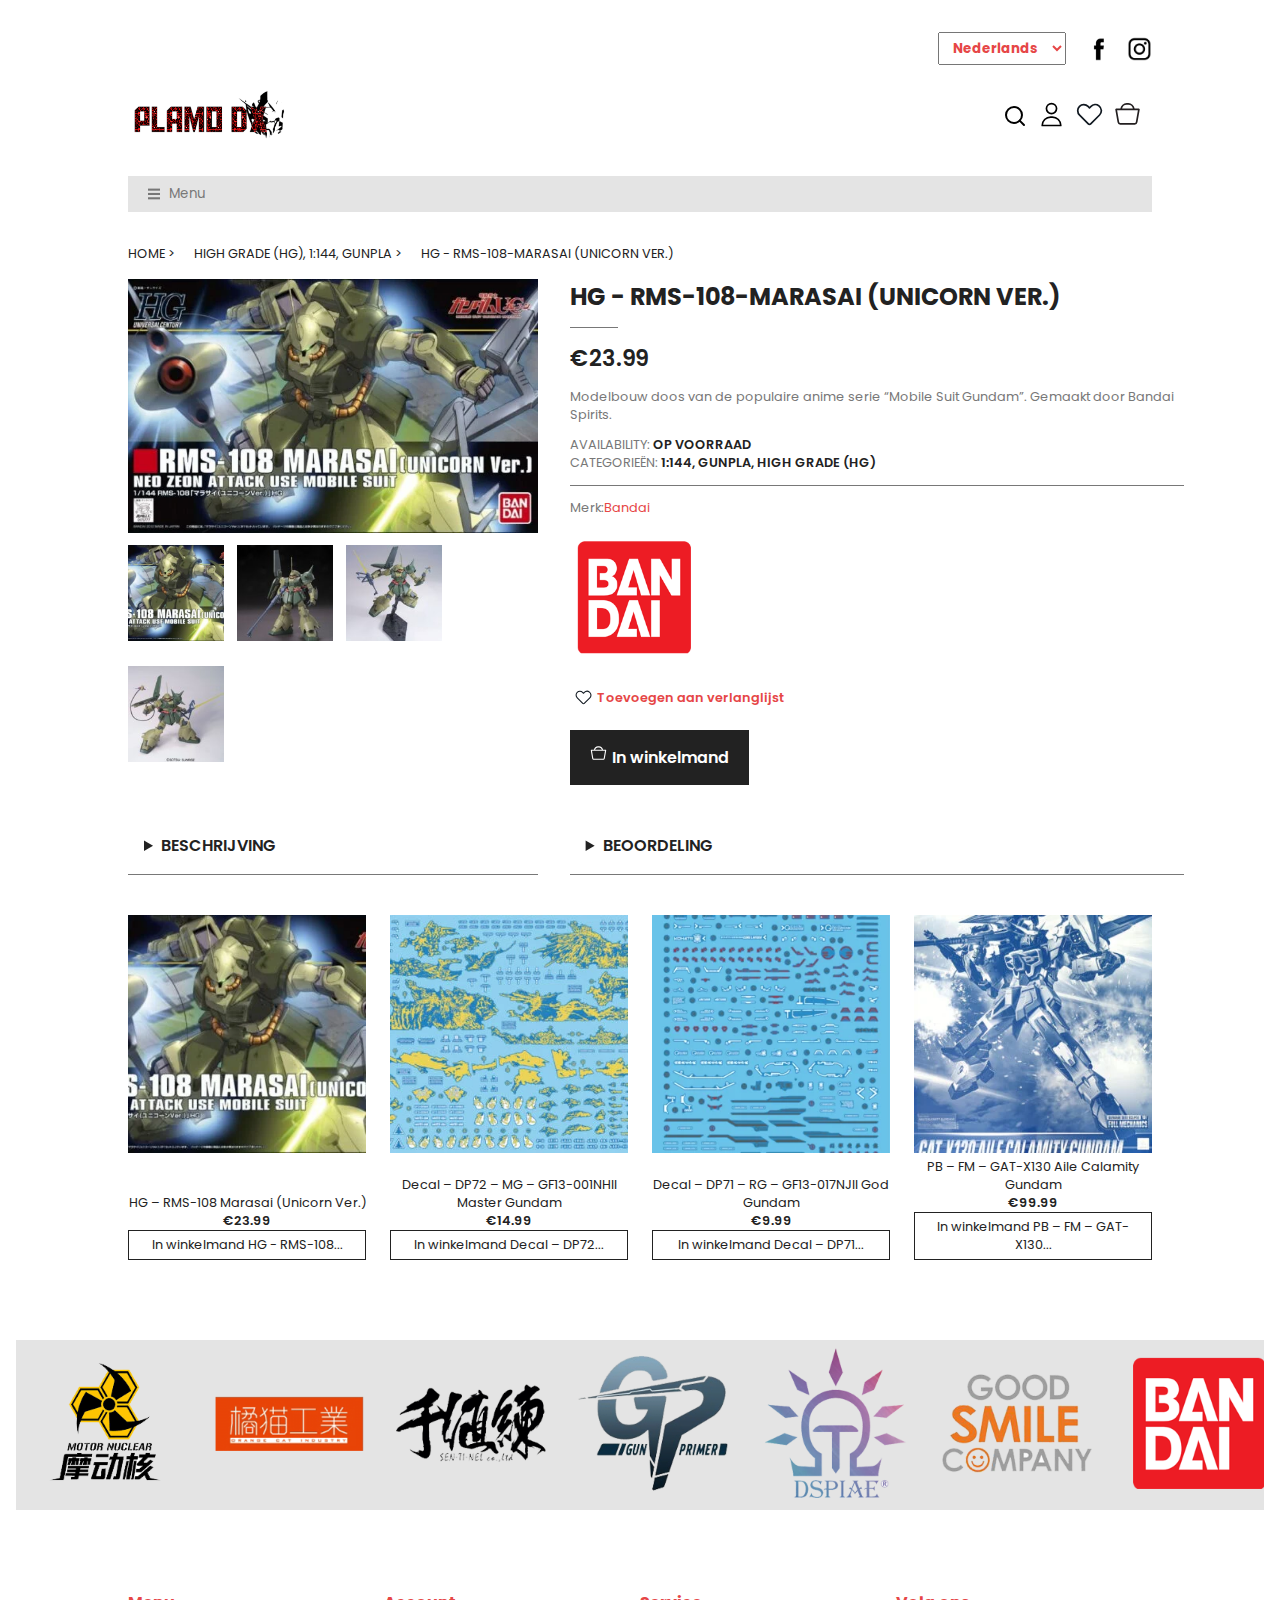
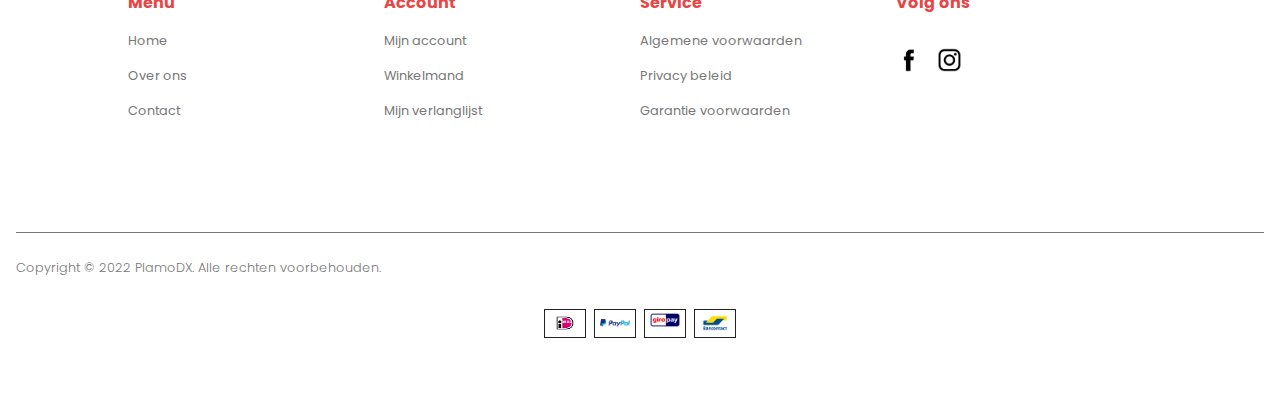
==== commit cf4568b3: "Add files via upload" ====
--- a/hgmarasai.html
+++ b/hgmarasai.html
@@ -45,6 +45,7 @@
 			<article>
 				<button aria-hidden="true"><img src="./images/ui-icon-hamburger.svg" alt="">Menu</button>
 				<nav>
+					<button aria-hidden="true"><img src="./images/ui-icon-hamburger-off.svg" alt="">Sluiten</button>
 					<ul>
 						<li><a href="./index.html"><img src="./images/home.png" alt="Klik hier om naar de home pagina te gaan"></a><a href="./index.html">Home</a></li>
 						<li><a href="./index.html"><img src="./images/gunpla.png" alt="klik hier om naar de gunpla pagina te gaan"></a><a href="./index.html">Gunpla</a></li>
@@ -55,7 +56,6 @@
 						<li><a href="./index.html"><img src="./images/sale.png" alt="klik hier om naar de sale pagina te gaan"></a><a href="./index.htmll">Sale</a></li>
 						<li><a href="./index.html"><img src="./images/contact.png" alt="klik hier om naar de contact pagina te gaan"></a><a href="./index.html">Contact</a></li>
 					</ul>
-					<button aria-hidden="true"><img src="./images/ui-icon-hamburger-off.svg" alt="">Sluiten</button>
 				</nav>
 			</article>
 		</section>
--- a/styles/style.css
+++ b/styles/style.css
@@ -28,29 +28,35 @@
 
 :root {
 	--dx-rood: #E64646;
-	--dx-grijs: #777777;
+	--dx-rood-dark: #842626;
+	--dx-grijs: #787878;
 	--dx-lichtgrijs: #e4e4e4;
+	--dx-lichtgrijs-dark: #9c9c9c;
 	--dx-zwart: #222222;
 	--bg-dag: #ffffff;
 	--bg-nacht: #222222;
 	--dx-wit: #ffffff;
-}
-
-
-
-
-
-/****************/
-/* STATES */
-/****************/
-
-a:focus {
-	
-	text-decoration:underline;
-	text-decoration-thickness: 5px;
-	text-underline-offset: 4px;
-	text-decoration-color: var(--dx-rood);
-}
+	--dx-groen-active: #024605;
+}
+
+/* Experiment, niet final. Veel icon images kloppen niet */
+@media (prefers-color-scheme: dark) {
+	:root {
+		--dx-rood: #E64646;
+		--dx-rood-dark: #842626;
+		--dx-grijs: #d5d5d5;
+		--dx-lichtgrijs: #6c6c6c;
+		--dx-lichtgrijs-dark: #191919;
+		--dx-zwart: #ffffff;
+		--bg-dag: #222222;
+		--bg-nacht: #ffffff;
+		--dx-wit: #222222;
+		--dx-groen-active: #024605;
+	}
+}
+
+
+
 
 
 /****************/
@@ -59,7 +65,7 @@
 
 input {
 	opacity: 0;
-	border-color: 2px var(--dx-rood);
+	border-color: var(--dx-rood);
 	padding:.25em;
 	font-size: 1em;
 	margin-bottom: 0em;
@@ -69,10 +75,9 @@
 
 input:focus {
 	opacity: 1;
-	border-color: 1px var(--dx-rood);
+	border-color: var(--dx-rood);
 	margin-bottom: 1em;
 }
-
 
 
 
@@ -96,9 +101,14 @@
 	font-family: 'Poppins', sans-serif;
 }
 
+details {
+	color: var(--dx-zwart);
+}
+
 a {
 	text-decoration: none;
 	font-size: 1em;
+	color: var(--dx-zwart)
 }
 
 ul {
@@ -111,6 +121,7 @@
 
 p {
 	font-size: 1em;
+	color: var(--dx-zwart);
 }
 
 
@@ -191,8 +202,6 @@
 
 
 /* HEADER HAMBURGER MENU */
-
-
 
 header section:last-of-type article button {
 	display: flex;
@@ -208,6 +217,7 @@
 
 header section:last-of-type article nav button {
 	background-color: var(--dx-lichtgrijs);
+	margin: 0;	
 }
 
 header section:last-of-type article button img{
@@ -220,6 +230,7 @@
 	grid-template-columns: 1fr 1fr 1fr 1fr;
 	justify-items: center;
 	background-color: var(--dx-wit);
+	border-bottom: 1px solid var(--dx-grijs)
 }
 
 header section:last-of-type article nav ul li {
@@ -268,6 +279,7 @@
 main section article h3, p, a {
 	font-weight: 400;
 	font-size: 0.8em;
+	color: var(--dx-zwart);
 }
 
 main div h2 {
@@ -312,6 +324,7 @@
 	background-color: var(--dx-wit);
 	border-style: solid;
 	border-color: var(--dx-zwart);
+	color: var(--dx-zwart);
 	border-width: 1px;
 	font-size: 0.8em;
 	padding: 5px 5px 5px 5px;
@@ -368,6 +381,7 @@
 	font-style: normal;
 	font-weight: 600;
 	font-size: 1.4em;
+	color: var(--dx-zwart);
 }
 
 main.hgmarasaimain section:nth-of-type(2) article div em {
@@ -377,7 +391,7 @@
 }
 
 main.hgmarasaimain section:nth-of-type(2) article div p, main.hgmarasaimain article p {
-	font-size: 1em;
+	font-size: 0.8em;
 	color: var(--dx-grijs);
 }
 
@@ -428,6 +442,7 @@
 	font-size: 1em;
 	margin-bottom: 1em;
 	padding: 1em 0em 1em 1em;
+	color: var(--dx-zwart);
 }
 
 main.hgmarasaimain section article:first-of-type nav ul li a {
@@ -457,10 +472,13 @@
 	padding: 5px 5px 5px 5px;
 }
 
+main.hgmarasaimain section:nth-last-of-type(2) article button {
+	display: flex;
+}
+
 main.hgmarasaimain section article button {
-	display: flex;
-	align-items: center;
 	text-align: center;
+	color: var(--dx-zwart);
 }
 
 main.hgmarasaimain section:nth-last-of-type(2) article button:first-of-type {
@@ -502,6 +520,11 @@
 	overflow-x: scroll;	
 	align-items: center;
 	margin: 5em 0em 5em 0em;
+	scroll-snap-type: x mandatory;
+}
+
+footer>article ul li {
+	scroll-snap-align: center;
 }
 
 footer>article:last-of-type ul li img {
@@ -582,6 +605,154 @@
 
 
 
+/****************/
+/* STATES */
+/****************/
+
+/* Buttons algemeen */
+
+button:hover, button:focus {
+	color: var(--dx-wit);
+	background-color: var(--dx-rood);
+	border-color: var(--dx-rood);
+	transition: 0.3s;
+}
+
+button:active {
+	color: var(--dx-wit);
+	background-color: var(--dx-rood-dark);
+	border-color: var(--dx-rood-dark);
+	transition: 0.3s;
+}
+
+
+
+/* Button hamburger menu */
+
+header section:last-of-type article button:hover, header section:last-of-type article button:focus {
+	background-color: var(--dx-lichtgrijs-dark);
+}
+
+header section:last-of-type article button:active {
+	background-color: var(--dx-rood-dark);
+	color: var(--dx-wit);		
+}
+
+
+
+/* Buttons tweede pagina */
+
+main.hgmarasaimain section article button:hover, main.hgmarasaimain section article button:focus {
+	color: var(--dx-wit);
+	background-color: var(--dx-rood);
+	border-color: var(--dx-rood);
+	transition: 0.3s;
+}
+
+main.hgmarasaimain section article button:active {
+	color: var(--dx-wit);
+	background-color: var(--dx-rood-dark);
+	border-color: var(--dx-rood-dark);
+	transition: 0.2s;
+}
+
+
+
+/* Button tweede pagina Toevoegen aan verlang lijst */
+
+main.hgmarasaimain section:nth-last-of-type(2) article button:first-of-type:hover, main.hgmarasaimain section:nth-last-of-type(2) article button:first-of-type:focus {
+	color: var(--dx-wit);
+	background: var(--dx-rood);
+	padding: 0.5em 1em 0.5em 1em;
+	border-radius: 2em;
+}
+
+main.hgmarasaimain section:nth-last-of-type(2) article button:first-of-type:active {
+	color: var(--dx-wit);
+	background: var(--dx-rood-dark);
+	padding: 0.5em 1em 0.5em 1em;
+	border-radius: 2em;
+	transition: 0.2s;
+}
+
+
+
+/* Button tweede pagina in winkelmand knop */
+
+main.hgmarasaimain section:nth-last-of-type(2) article button:last-of-type:hover, main.hgmarasaimain section:nth-last-of-type(2) article button:last-of-type:focus {
+	background-color: var(--dx-rood);
+	transition: 0.3s;
+}
+
+main.hgmarasaimain section:nth-last-of-type(2) article button:last-of-type:focus {
+	background-color: var(--dx-rood-dark);
+	transition: 0.2s;
+}
+
+
+
+/* Links */
+
+a:hover {
+	text-decoration: underline;
+	text-decoration-thickness: 3px;
+	text-underline-offset: 8px;
+	transition: 0.3s;
+	color: var(--dx-rood);
+}
+
+
+
+/* Algemene links fix */
+
+header section:last-of-type article nav ul li a:last-of-type:hover, header section:last-of-type article nav ul li a:last-of-type:focus {
+	color: var(--dx-rood);
+	text-decoration-thickness: 3px;
+	text-underline-offset: 8px;
+	transition: 0.3s;
+}
+
+header section:last-of-type article nav ul li a:last-of-type:active, main>div>a:active, footer>section:first-of-type article nav ul li a:active, main.hgmarasaimain section:nth-of-type(2) article div p:nth-of-type(4)>a:active, main.hgmarasaimain section:nth-of-type(2) article a:active, main.hgmarasaimain section article:first-of-type nav ul li a:active {
+	color: var(--dx-rood-dark);
+	transition: 0.2s;
+	text-decoration-thickness: 3px;
+	text-underline-offset: 8px;
+}
+
+header section:last-of-type article nav ul li a:last-of-type:focus, main>div>a:focus, footer>section:first-of-type article nav ul li a:focus, main.hgmarasaimain section:nth-of-type(2) article div p:nth-of-type(4)>a:focus, main.hgmarasaimain section:nth-of-type(2) article a:focus, main.hgmarasaimain section article:first-of-type nav ul li a:focus {
+	color: var(--dx-rood-dark);
+	transition: 0.2s;
+	text-decoration: underline;
+	text-decoration-thickness: 3px;
+	text-underline-offset: 8px;
+}
+
+
+
+
+
+/****************/
+/* Animatie */
+/****************/
+
+@keyframes icon-grow-ani {
+	0% {
+		transform:scale(1);
+	}
+	100% {
+		transform:scale(1.2);
+	}
+}
+
+header section:nth-of-type(2) article img:hover, header>section:first-of-type img:hover, footer>section:first-of-type article nav ul li a img:hover, header section:last-of-type img:hover {
+	animation-name: icon-grow-ani;
+	animation-duration: 0.4s;
+	animation-fill-mode: forwards;
+}
+
+
+
+
 
 /****************/
 /* MEDIA QUERYS */
@@ -607,6 +778,32 @@
 	}
 }
 
+@media (max-width: 630px) {
+	footer>section:first-of-type {
+		grid-template-columns: repeat(1, 1fr);	
+	}
+
+	main div section, main.hgmarasaimain section:last-of-type {
+		grid-template-columns: repeat(2, 2fr);
+	}
+
+	header section:last-of-type article nav ul {
+		grid-template-columns: 1fr 1fr;
+	}
+
+	main, header, footer section:first-of-type {
+		margin: 0em 4em 0em 4em;
+	}
+
+	footer>section:first-of-type>article {
+		margin-bottom: 1em;
+	}
+
+	main.hgmarasaimain section:nth-of-type(2) article div ul li img {
+		width: 3em;
+	}
+}
+
 @media (max-width: 530px) {
 	footer>section:first-of-type {
 		grid-template-columns: repeat(1, 1fr);	
